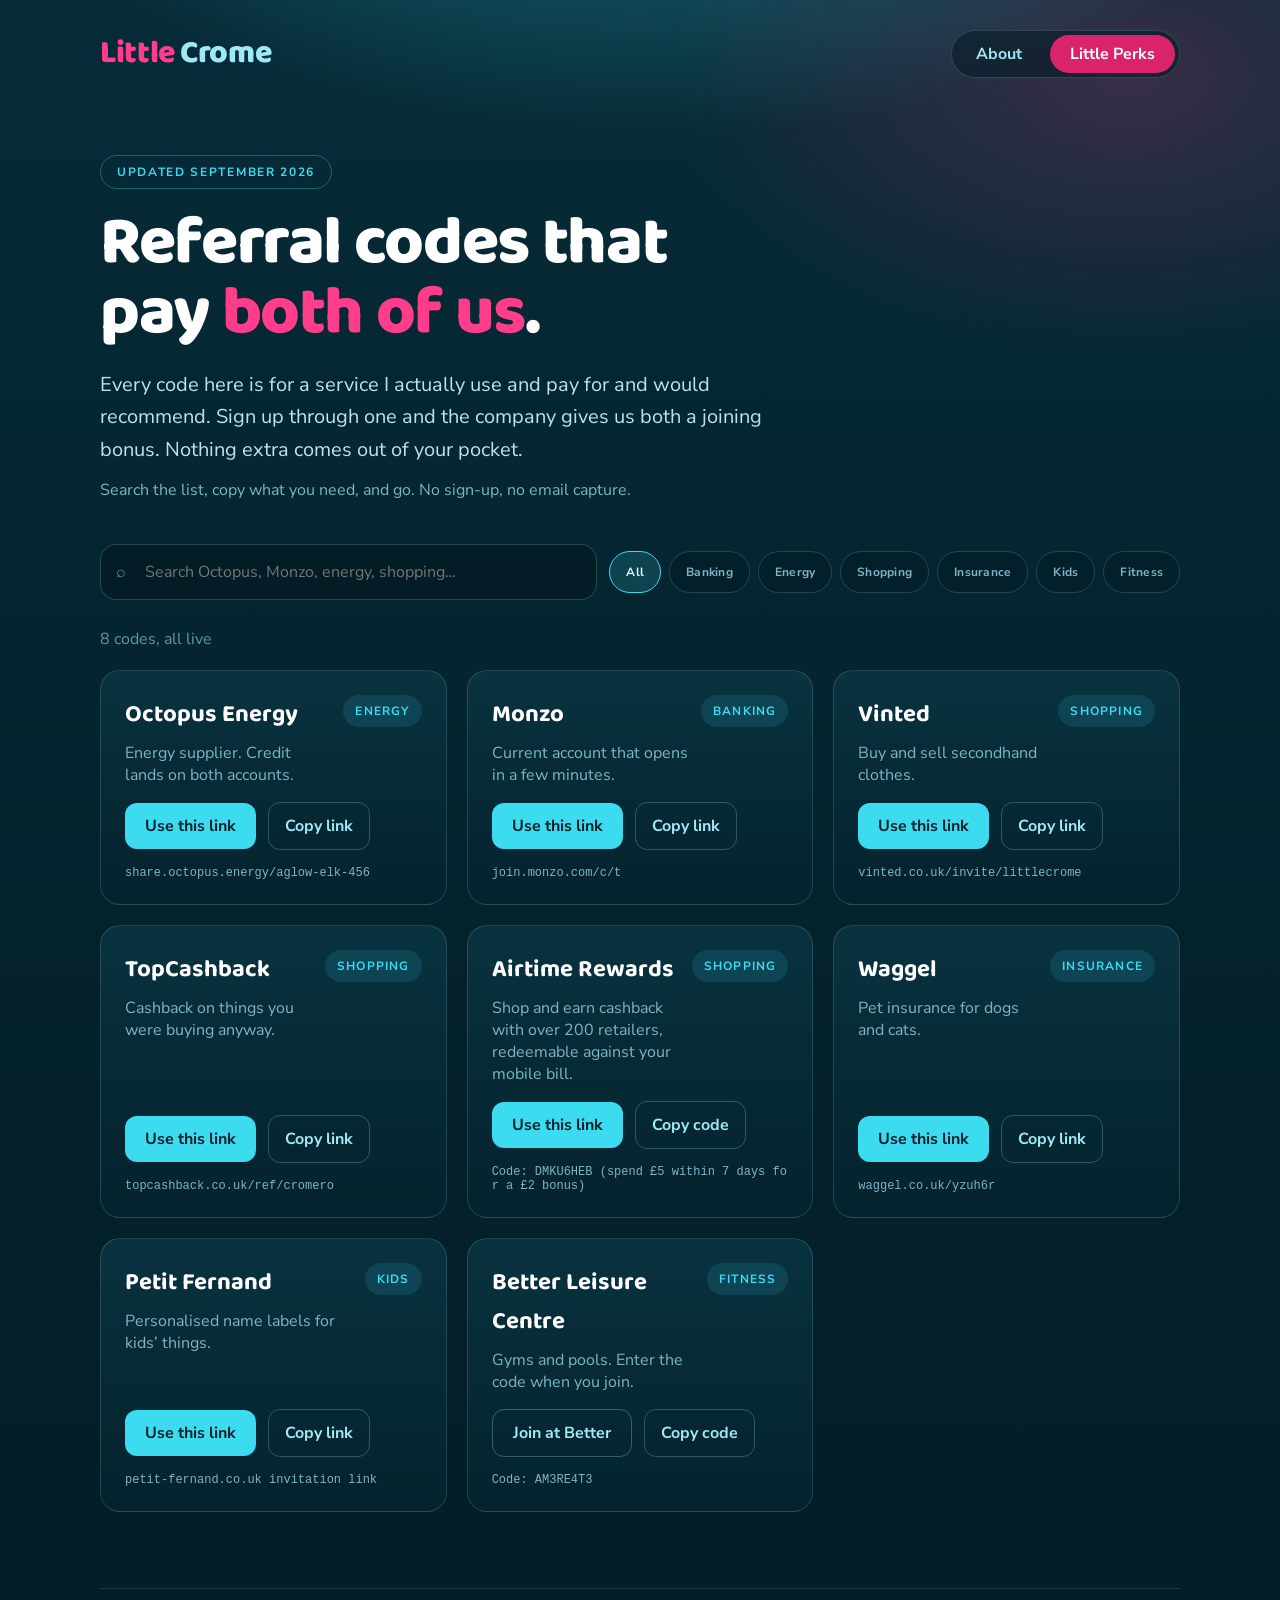
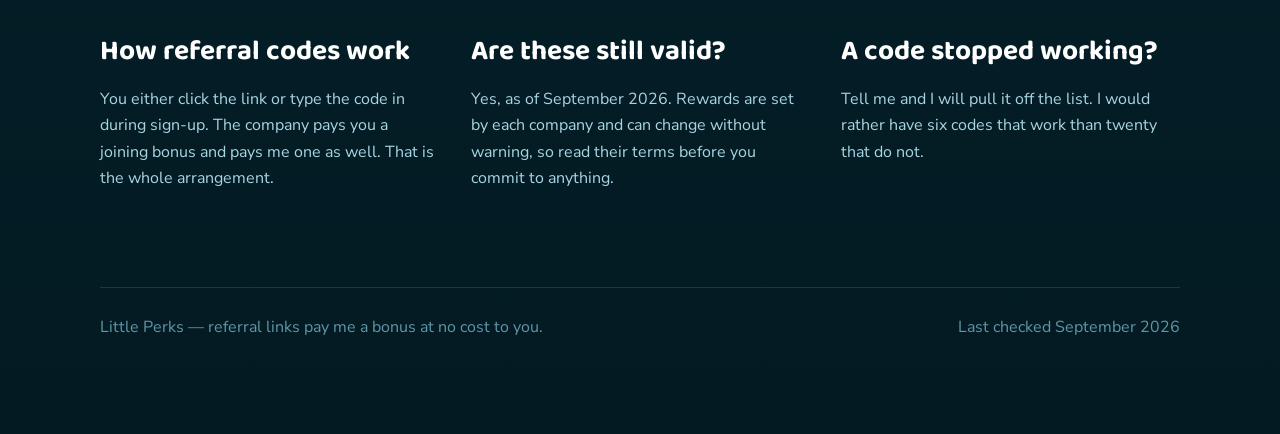
==== perks.html @ c35c0627 "Initial site: About page and Little Perks referral codes Static two-page site (About + Little Perks)" ====
<!DOCTYPE html>
<html lang="en">
<head>
<meta charset="utf-8">
<meta name="viewport" content="width=device-width, initial-scale=1">
<meta name="theme-color" content="#04222c">
<title>Little Perks — referral codes and invite links that pay you</title>
<meta name="description" content="A short, honest list of referral codes and invite links I actually use: Octopus Energy, Monzo, Vinted, TopCashback, Waggel, Petit Fernand and Better Leisure. Search the list, grab a code, we both get a bonus.">
<meta name="robots" content="index,follow,max-snippet:-1">
<meta property="og:type" content="website">
<meta property="og:title" content="Little Perks — referral codes and invite links that pay you">
<meta property="og:description" content="A short, honest list of referral codes and invite links I actually use. Search, copy, claim.">
<meta name="twitter:card" content="summary_large_image">
<link rel="canonical" href="https://littlecrome.github.io/perks.html">
<link rel="preconnect" href="https://fonts.googleapis.com">
<link rel="preconnect" href="https://fonts.gstatic.com" crossorigin>
<link href="https://fonts.googleapis.com/css2?family=Baloo+2:wght@600;700;800&family=Nunito+Sans:ital,opsz,wght@0,6..12,400;0,6..12,600;0,6..12,700;1,6..12,400&display=swap" rel="stylesheet">
<link rel="stylesheet" href="./styles.css">
<script type="application/ld+json">
{"@context":"https://schema.org","@graph":[
{"@type":"WebSite","@id":"https://littlecrome.github.io/#website","name":"Christelle Rowles","url":"https://littlecrome.github.io/"},
{"@type":"WebPage","@id":"https://littlecrome.github.io/perks.html#webpage","url":"https://littlecrome.github.io/perks.html","name":"Little Perks — referral codes and invite links that pay you","isPartOf":{"@id":"https://littlecrome.github.io/#website"},"about":{"@type":"Thing","name":"Referral codes"}},
{"@type":"ItemList","name":"Referral codes and invite links","itemListOrder":"https://schema.org/ItemListUnordered","numberOfItems":8,"itemListElement":[
{"@type":"ListItem","position":1,"name":"Octopus Energy referral link","url":"https://share.octopus.energy/aglow-elk-456"},
{"@type":"ListItem","position":2,"name":"Monzo referral link","url":"https://join.monzo.com/c/t"},
{"@type":"ListItem","position":3,"name":"Vinted invite link","url":"https://www.vinted.co.uk/invite/littlecrome/aNMsFDhDp1Gbv1algi9eile7p7b7mt5l1"},
{"@type":"ListItem","position":4,"name":"TopCashback referral link","url":"https://www.topcashback.co.uk/ref/cromero"},
{"@type":"ListItem","position":5,"name":"Airtime Rewards referral code DMKU6HEB","url":"https://airtimerewards.app.link/iHlkZcSR85b"},
{"@type":"ListItem","position":6,"name":"Waggel referral link","url":"https://www.waggel.co.uk/yzuh6r"},
{"@type":"ListItem","position":7,"name":"Petit Fernand invitation link","url":"https://www.petit-fernand.co.uk/invitation_static_uk.html?referralcode=Y2hyaXNyb21lcm9fODNAaG90bWFpbC5jb218NA"},
{"@type":"ListItem","position":8,"name":"Better Leisure Centre referral code AM3RE4T3"}]},
{"@type":"FAQPage","mainEntity":[
{"@type":"Question","name":"How do referral codes work?","acceptedAnswer":{"@type":"Answer","text":"You sign up through the link or enter the code during sign-up. The company gives you a joining bonus and gives me one too. It costs you nothing extra."}},
{"@type":"Question","name":"Are these codes still valid?","acceptedAnswer":{"@type":"Answer","text":"Every code on this page is one I use myself and check regularly. Rewards are set by each company and can change without notice, so check their terms before you sign up."}},
{"@type":"Question","name":"Do I get anything for using these codes?","acceptedAnswer":{"@type":"Answer","text":"Yes. Referral schemes are two-sided, so you get the joining bonus as well."}}]}]}
</script>
</head>
<body>
<div class="page">

  <header class="site-header">
    <a href="./" class="logo">
      <span class="logo__part logo__part--pink">Little</span><span class="logo__part logo__part--cyan">Crome</span>
    </a>
    <nav aria-label="Main" class="site-nav">
      <a href="./" class="site-nav__link">About</a>
      <a href="./perks.html" class="site-nav__link site-nav__link--active">Little Perks</a>
    </nav>
  </header>

  <main id="top" class="main">

    <section class="hero">
      <p class="hero__badge">Updated September 2026</p>
      <h1 class="hero__title">
        Referral codes that pay <span class="hero__highlight">both of us</span>.
      </h1>
      <p class="hero__lead">
        Every code here is for a service I actually use and pay for and would recommend. Sign up through one and the company gives us both a joining bonus. Nothing extra comes out of your pocket.
      </p>
      <p class="hero__sub">Search the list, copy what you need, and go. No sign-up, no email capture.</p>
    </section>

    <section aria-label="Search referral codes" class="search">
      <label class="search__field">
        <span class="search__icon" aria-hidden="true">⌕</span>
        <input type="search" id="search-input" placeholder="Search Octopus, Monzo, energy, shopping…" aria-label="Search referral codes" class="search__input">
      </label>
      <div class="chip-list" id="chip-list">
        <button type="button" class="chip chip--active" data-tag="All">All</button>
        <button type="button" class="chip" data-tag="Banking">Banking</button>
        <button type="button" class="chip" data-tag="Energy">Energy</button>
        <button type="button" class="chip" data-tag="Shopping">Shopping</button>
        <button type="button" class="chip" data-tag="Insurance">Insurance</button>
        <button type="button" class="chip" data-tag="Kids">Kids</button>
        <button type="button" class="chip" data-tag="Fitness">Fitness</button>
      </div>
    </section>

    <p aria-live="polite" class="perks__count" id="perks-count">8 codes, all live</p>

    <ul class="perks__grid" id="perks-grid">
      <li class="perk-card" data-tag="Energy" data-search="octopus energy octopus energy energy supplier. credit lands on both accounts. energy electricity gas octopus bills">
        <div class="perk-card__head">
          <div>
            <h2 class="perk-card__name">Octopus Energy</h2>
            <p class="perk-card__blurb">Energy supplier. Credit lands on both accounts.</p>
          </div>
          <span class="perk-card__tag">Energy</span>
        </div>
        <div class="perk-card__actions">
          <a href="https://share.octopus.energy/aglow-elk-456" target="_blank" rel="nofollow sponsored noopener" class="cta-link">Use this link<span class="visually-hidden"> (opens in a new tab)</span></a>
          <button type="button" class="copy-btn" data-copy="https://share.octopus.energy/aglow-elk-456">Copy link</button>
        </div>
        <code class="perk-card__code">share.octopus.energy/aglow-elk-456</code>
      </li>
      <li class="perk-card" data-tag="Banking" data-search="monzo banking current account that opens in a few minutes. bank banking current account monzo money">
        <div class="perk-card__head">
          <div>
            <h2 class="perk-card__name">Monzo</h2>
            <p class="perk-card__blurb">Current account that opens in a few minutes.</p>
          </div>
          <span class="perk-card__tag">Banking</span>
        </div>
        <div class="perk-card__actions">
          <a href="https://join.monzo.com/c/t" target="_blank" rel="nofollow sponsored noopener" class="cta-link">Use this link<span class="visually-hidden"> (opens in a new tab)</span></a>
          <button type="button" class="copy-btn" data-copy="https://join.monzo.com/c/t">Copy link</button>
        </div>
        <code class="perk-card__code">join.monzo.com/c/t</code>
      </li>
      <li class="perk-card" data-tag="Shopping" data-search="vinted shopping buy and sell secondhand clothes. clothes fashion secondhand resale vinted shopping">
        <div class="perk-card__head">
          <div>
            <h2 class="perk-card__name">Vinted</h2>
            <p class="perk-card__blurb">Buy and sell secondhand clothes.</p>
          </div>
          <span class="perk-card__tag">Shopping</span>
        </div>
        <div class="perk-card__actions">
          <a href="https://www.vinted.co.uk/invite/littlecrome/aNMsFDhDp1Gbv1algi9eile7p7b7mt5l1" target="_blank" rel="nofollow sponsored noopener" class="cta-link">Use this link<span class="visually-hidden"> (opens in a new tab)</span></a>
          <button type="button" class="copy-btn" data-copy="https://www.vinted.co.uk/invite/littlecrome/aNMsFDhDp1Gbv1algi9eile7p7b7mt5l1">Copy link</button>
        </div>
        <code class="perk-card__code">vinted.co.uk/invite/littlecrome</code>
      </li>
      <li class="perk-card" data-tag="Shopping" data-search="topcashback shopping cashback on things you were buying anyway. cashback shopping savings topcashback deals">
        <div class="perk-card__head">
          <div>
            <h2 class="perk-card__name">TopCashback</h2>
            <p class="perk-card__blurb">Cashback on things you were buying anyway.</p>
          </div>
          <span class="perk-card__tag">Shopping</span>
        </div>
        <div class="perk-card__actions">
          <a href="https://www.topcashback.co.uk/ref/cromero" target="_blank" rel="nofollow sponsored noopener" class="cta-link">Use this link<span class="visually-hidden"> (opens in a new tab)</span></a>
          <button type="button" class="copy-btn" data-copy="https://www.topcashback.co.uk/ref/cromero">Copy link</button>
        </div>
        <code class="perk-card__code">topcashback.co.uk/ref/cromero</code>
      </li>
      <li class="perk-card" data-tag="Shopping" data-search="airtime rewards shopping shop and earn cashback with over 200 retailers, redeemable against your mobile bill. cashback rewards mobile bill retailers download">
        <div class="perk-card__head">
          <div>
            <h2 class="perk-card__name">Airtime Rewards</h2>
            <p class="perk-card__blurb">Shop and earn cashback with over 200 retailers, redeemable against your mobile bill.</p>
          </div>
          <span class="perk-card__tag">Shopping</span>
        </div>
        <div class="perk-card__actions">
          <a href="https://airtimerewards.app.link/iHlkZcSR85b" target="_blank" rel="nofollow sponsored noopener" class="cta-link">Use this link<span class="visually-hidden"> (opens in a new tab)</span></a>
          <button type="button" class="copy-btn" data-copy="DMKU6HEB">Copy code</button>
        </div>
        <code class="perk-card__code">Code: DMKU6HEB (spend £5 within 7 days for a £2 bonus)</code>
      </li>
      <li class="perk-card" data-tag="Insurance" data-search="waggel insurance pet insurance for dogs and cats. pet insurance dog cat waggel">
        <div class="perk-card__head">
          <div>
            <h2 class="perk-card__name">Waggel</h2>
            <p class="perk-card__blurb">Pet insurance for dogs and cats.</p>
          </div>
          <span class="perk-card__tag">Insurance</span>
        </div>
        <div class="perk-card__actions">
          <a href="https://www.waggel.co.uk/yzuh6r" target="_blank" rel="nofollow sponsored noopener" class="cta-link">Use this link<span class="visually-hidden"> (opens in a new tab)</span></a>
          <button type="button" class="copy-btn" data-copy="https://www.waggel.co.uk/yzuh6r">Copy link</button>
        </div>
        <code class="perk-card__code">waggel.co.uk/yzuh6r</code>
      </li>
      <li class="perk-card" data-tag="Kids" data-search="petit fernand kids personalised name labels for kids' things. kids children labels name stickers school petit fernand">
        <div class="perk-card__head">
          <div>
            <h2 class="perk-card__name">Petit Fernand</h2>
            <p class="perk-card__blurb">Personalised name labels for kids’ things.</p>
          </div>
          <span class="perk-card__tag">Kids</span>
        </div>
        <div class="perk-card__actions">
          <a href="https://www.petit-fernand.co.uk/invitation_static_uk.html?referralcode=Y2hyaXNyb21lcm9fODNAaG90bWFpbC5jb218NA" target="_blank" rel="nofollow sponsored noopener" class="cta-link">Use this link<span class="visually-hidden"> (opens in a new tab)</span></a>
          <button type="button" class="copy-btn" data-copy="https://www.petit-fernand.co.uk/invitation_static_uk.html?referralcode=Y2hyaXNyb21lcm9fODNAaG90bWFpbC5jb218NA">Copy link</button>
        </div>
        <code class="perk-card__code">petit-fernand.co.uk invitation link</code>
      </li>
      <li class="perk-card" data-tag="Fitness" data-search="better leisure centre fitness gyms and pools. enter the code when you join. gym swim pool fitness leisure better membership">
        <div class="perk-card__head">
          <div>
            <h2 class="perk-card__name">Better Leisure Centre</h2>
            <p class="perk-card__blurb">Gyms and pools. Enter the code when you join.</p>
          </div>
          <span class="perk-card__tag">Fitness</span>
        </div>
        <div class="perk-card__actions">
          <a href="https://www.better.org.uk/" target="_blank" rel="nofollow sponsored noopener" class="cta-link cta-link--fallback">Join at Better<span class="visually-hidden"> (opens in a new tab)</span></a>
          <button type="button" class="copy-btn" data-copy="AM3RE4T3">Copy code</button>
        </div>
        <code class="perk-card__code">Code: AM3RE4T3</code>
      </li>
    </ul>

    <section class="info">
      <div>
        <h2 class="info__title">How referral codes work</h2>
        <p class="info__text">You either click the link or type the code in during sign-up. The company pays you a joining bonus and pays me one as well. That is the whole arrangement.</p>
      </div>
      <div>
        <h2 class="info__title">Are these still valid?</h2>
        <p class="info__text">Yes, as of September 2026. Rewards are set by each company and can change without warning, so read their terms before you commit to anything.</p>
      </div>
      <div>
        <h2 class="info__title">A code stopped working?</h2>
        <p class="info__text">Tell me and I will pull it off the list. I would rather have six codes that work than twenty that do not.</p>
      </div>
    </section>
  </main>

  <footer class="site-footer">
    <p class="site-footer__text">Little Perks — referral links pay me a bonus at no cost to you.</p>
    <p class="site-footer__text">Last checked September 2026</p>
  </footer>
</div>

<script>
(function () {
  var searchInput = document.getElementById('search-input');
  var chips = Array.prototype.slice.call(document.querySelectorAll('.chip'));
  var cards = Array.prototype.slice.call(document.querySelectorAll('.perk-card'));
  var countLabel = document.getElementById('perks-count');
  var total = cards.length;
  var activeTag = 'All';

  function updateCount(visible) {
    countLabel.textContent = visible === total
      ? total + ' codes, all live'
      : visible + (visible === 1 ? ' code' : ' codes') + ' matching';
  }

  function applyFilters() {
    var query = searchInput.value.trim().toLowerCase();
    var visible = 0;
    cards.forEach(function (card) {
      var matchesTag = activeTag === 'All' || card.dataset.tag === activeTag;
      var matchesQuery = !query || card.dataset.search.indexOf(query) !== -1;
      var show = matchesTag && matchesQuery;
      card.hidden = !show;
      if (show) visible++;
    });
    updateCount(visible);
  }

  searchInput.addEventListener('input', applyFilters);

  chips.forEach(function (chip) {
    chip.addEventListener('click', function () {
      chips.forEach(function (c) { c.classList.remove('chip--active'); });
      chip.classList.add('chip--active');
      activeTag = chip.dataset.tag;
      applyFilters();
    });
  });

  document.querySelectorAll('.copy-btn').forEach(function (btn) {
    var defaultLabel = btn.textContent;
    var timer;
    btn.addEventListener('click', function () {
      var value = btn.dataset.copy;
      var done = function () {
        btn.textContent = 'Copied';
        btn.classList.add('copy-btn--copied');
        clearTimeout(timer);
        timer = setTimeout(function () {
          btn.textContent = defaultLabel;
          btn.classList.remove('copy-btn--copied');
        }, 1600);
      };
      if (navigator.clipboard && navigator.clipboard.writeText) {
        navigator.clipboard.writeText(value).then(done, done);
      } else {
        done();
      }
    });
  });
})();
</script>
</body>
</html>
---- styles.css ----
:root {
  --bg-900: #031a22;
  --bg-800: #04222c;
  --bg-700: #062b38;
  --surface-1: rgba(3, 26, 34, 0.72);
  --surface-2: rgba(9, 52, 66, 0.92);
  --surface-3: rgba(5, 35, 45, 0.92);
  --border: rgba(159, 232, 245, 0.18);
  --border-strong: rgba(61, 219, 240, 0.35);
  --text: #eaf6fa;
  --text-muted: #bfe3ee;
  --text-soft: #7fb4c4;
  --text-faint: #5f97a8;
  --brand: #3ddbf0;
  --brand-soft: #9fe8f5;
  --accent: #ff3d8b;
  --accent-strong: #d9236a;
  --focus: #7ae9ff;
  --shadow-soft: 0 0 0 4px rgba(61, 219, 240, 0.15);
  --radius-pill: 999px;
  --radius-md: 16px;
  --radius-lg: 20px;
}

* { box-sizing: border-box; }
html { -webkit-text-size-adjust: 100%; }
body {
  margin: 0;
  background: var(--bg-800);
  color: var(--text);
  font-family: 'Nunito Sans', system-ui, sans-serif;
}
a {
  color: var(--brand);
  text-decoration: none;
}
a:hover { color: var(--accent); }
button, input { font-family: inherit; }
button:focus-visible,
input:focus-visible,
a:focus-visible {
  outline: 3px solid var(--focus);
  outline-offset: 2px;
  box-shadow: var(--shadow-soft);
}
::selection { background: var(--accent); color: #fff; }
.visually-hidden {
  position: absolute;
  width: 1px;
  height: 1px;
  padding: 0;
  margin: -1px;
  overflow: hidden;
  clip: rect(0, 0, 0, 0);
  white-space: nowrap;
  border: 0;
}
@media (prefers-reduced-motion: reduce) {
  *, *::before, *::after {
    animation-duration: 0.01ms !important;
    animation-iteration-count: 1 !important;
    transition-duration: 0.01ms !important;
    scroll-behavior: auto !important;
  }
}
@keyframes lpglow {
  0%, 100% { opacity: .55; }
  50% { opacity: .9; }
}

/* Layout */
.page {
  min-height: 100vh;
  background:
    radial-gradient(1100px 620px at 50% -12%, rgba(61, 219, 240, .42), rgba(61, 219, 240, 0) 62%),
    radial-gradient(760px 460px at 88% 4%, rgba(255, 61, 139, .20), rgba(255, 61, 139, 0) 60%),
    linear-gradient(var(--bg-700) 0%, var(--bg-800) 46%, var(--bg-900) 100%);
  color: var(--text);
  font-family: 'Nunito Sans', system-ui, sans-serif;
  padding: 0 24px 96px;
}
.main { max-width: 1080px; margin: 0 auto; }

/* Header */
.site-header {
  max-width: 1080px;
  margin: 0 auto;
  display: flex;
  flex-wrap: wrap;
  gap: 20px;
  align-items: center;
  justify-content: space-between;
  padding: 28px 0 0;
}

.logo {
  display: flex;
  align-items: baseline;
  gap: 4px;
  font-family: 'Baloo 2', cursive;
  font-weight: 800;
  font-size: 32px;
  letter-spacing: -.01em;
  color: #fff;
}
.logo__part--pink { color: var(--accent); }
.logo__part--cyan { color: var(--brand-soft); }

.site-nav {
  display: flex;
  gap: 8px;
  align-items: center;
  background: rgba(3, 26, 34, .55);
  border: 1px solid var(--border);
  border-radius: var(--radius-pill);
  padding: 4px;
}
.site-nav__link {
  padding: 8px 20px;
  border: 0;
  border-radius: var(--radius-pill);
  cursor: pointer;
  font-family: 'Nunito Sans', system-ui, sans-serif;
  font-size: 16px;
  font-weight: 700;
  background: transparent;
  color: var(--brand-soft);
}
.site-nav__link--active { background: var(--accent-strong); color: #fff; }
.site-nav__link--active:hover { color: #fff; }

/* Hero */
.hero { padding: 76px 0 40px; max-width: 720px; }
.hero__badge {
  margin: 0 0 20px;
  display: inline-block;
  font-size: 12px;
  font-weight: 700;
  letter-spacing: .14em;
  text-transform: uppercase;
  color: var(--brand);
  border: 1px solid var(--border-strong);
  border-radius: var(--radius-pill);
  padding: 8px 16px;
}
.hero__title {
  margin: 0 0 20px;
  font-family: 'Baloo 2', cursive;
  font-weight: 800;
  font-size: clamp(40px, 6.2vw, 68px);
  line-height: 1.03;
  letter-spacing: -.02em;
  color: #fff;
  text-wrap: balance;
}
.hero__highlight { color: var(--accent); }
.hero__lead {
  margin: 0 0 12px;
  font-size: 20px;
  line-height: 1.62;
  color: var(--text-muted);
  max-width: 56ch;
  text-wrap: pretty;
}
.hero__sub {
  margin: 0;
  font-size: 16px;
  line-height: 1.6;
  color: var(--text-soft);
}

/* About */
.about__paragraph {
  margin: 0 0 20px;
  font-size: 16px;
  line-height: 1.7;
  color: var(--text-muted);
  max-width: 62ch;
  text-wrap: pretty;
}
.about__paragraph:last-child { margin-bottom: 0; }
.about__note { margin: 32px 0 0; font-size: 16px; color: var(--text-soft); }

/* Search */
.search {
  display: flex;
  flex-wrap: wrap;
  gap: 12px;
  align-items: center;
  margin-bottom: 28px;
}
.search__field {
  position: relative;
  flex: 1 1 320px;
  display: block;
}
.search__icon {
  position: absolute;
  left: 16px;
  top: 50%;
  transform: translateY(-50%);
  color: var(--text-faint);
  font-size: 16px;
}
.search__input {
  width: 100%;
  padding: 16px 20px 16px 44px;
  font-size: 16px;
  color: var(--text);
  background: var(--surface-1);
  border: 1px solid rgba(159, 232, 245, .22);
  border-radius: var(--radius-md);
  outline: none;
}
.search__input:focus {
  border-color: var(--brand);
  box-shadow: var(--shadow-soft);
}

.chip-list { display: flex; flex-wrap: wrap; gap: 8px; }
.chip {
  padding: 12px 16px;
  border-radius: var(--radius-pill);
  cursor: pointer;
  font-family: 'Nunito Sans', system-ui, sans-serif;
  font-size: 12px;
  font-weight: 700;
  letter-spacing: .02em;
  background: rgba(3, 26, 34, .5);
  border: 1px solid var(--border);
  color: var(--text-soft);
}
.chip--active {
  background: rgba(61, 219, 240, .16);
  border: 1px solid var(--brand);
  color: var(--text);
}

/* Perks */
.perks__count { margin: 0 0 20px; font-size: 16px; color: var(--text-faint); }
.perks__grid {
  list-style: none;
  margin: 0;
  padding: 0;
  display: grid;
  grid-template-columns: repeat(auto-fill, minmax(310px, 1fr));
  gap: 20px;
}

.perk-card[hidden] { display: none; }
.perk-card {
  display: flex;
  flex-direction: column;
  gap: 16px;
  padding: 24px;
  background: linear-gradient(var(--surface-2), var(--surface-3));
  border: 1px solid rgba(159, 232, 245, .16);
  border-radius: var(--radius-lg);
  transition: border-color .2s ease, transform .2s ease;
}
.perk-card:hover {
  border-color: rgba(61, 219, 240, .5);
  transform: translateY(-3px);
}
.perk-card__head {
  display: flex;
  align-items: flex-start;
  justify-content: space-between;
  gap: 12px;
}
.perk-card__name {
  margin: 0 0 8px;
  font-family: 'Baloo 2', cursive;
  font-weight: 700;
  font-size: 24px;
  color: #fff;
}
.perk-card__blurb { margin: 0; font-size: 16px; color: var(--text-soft); }
.perk-card__tag {
  flex: none;
  font-size: 12px;
  font-weight: 700;
  letter-spacing: .1em;
  text-transform: uppercase;
  color: var(--brand);
  background: rgba(61, 219, 240, .12);
  border-radius: var(--radius-pill);
  padding: 8px 12px;
}
.perk-card__actions { margin-top: auto; display: flex; gap: 12px; align-items: center; }
.perk-card__code {
  font-size: 12px;
  color: var(--text-soft);
  word-break: break-all;
  font-family: ui-monospace, SFMono-Regular, Menlo, monospace;
}

.cta-link {
  display: inline-flex;
  align-items: center;
  padding: 12px 20px;
  border-radius: 12px;
  font-size: 16px;
  font-weight: 700;
  background: var(--brand);
  color: var(--bg-800);
}
.cta-link--fallback {
  background: transparent;
  border: 1px solid rgba(159, 232, 245, .3);
  color: var(--brand-soft);
}
.cta-link:hover { color: var(--bg-800); }
.cta-link--fallback:hover { color: var(--brand-soft); }

.copy-btn {
  padding: 12px 16px;
  border-radius: 12px;
  cursor: pointer;
  font-family: 'Nunito Sans', system-ui, sans-serif;
  font-size: 16px;
  font-weight: 700;
  border: 1px solid rgba(159, 232, 245, .26);
  background: transparent;
  color: var(--brand-soft);
}
.copy-btn--copied {
  border-color: var(--accent);
  background: rgba(255, 61, 139, .14);
  color: #ffb8d4;
}

/* Info */
.info {
  margin-top: 76px;
  display: grid;
  grid-template-columns: repeat(auto-fit, minmax(280px, 1fr));
  gap: 32px;
  padding-top: 40px;
  border-top: 1px solid rgba(159, 232, 245, .14);
}
.info__title {
  margin: 0 0 12px;
  font-family: 'Baloo 2', cursive;
  font-weight: 700;
  font-size: 28px;
  color: #fff;
}
.info__text {
  margin: 0;
  font-size: 16px;
  line-height: 1.65;
  color: #a9d5e3;
  text-wrap: pretty;
}

/* Footer */
.site-footer {
  max-width: 1080px;
  margin: 96px auto 0;
  padding-top: 28px;
  border-top: 1px solid rgba(159, 232, 245, .14);
  display: flex;
  flex-wrap: wrap;
  gap: 16px;
  justify-content: space-between;
  align-items: center;
}
.site-footer__text { margin: 0; font-size: 16px; color: var(--text-faint); }
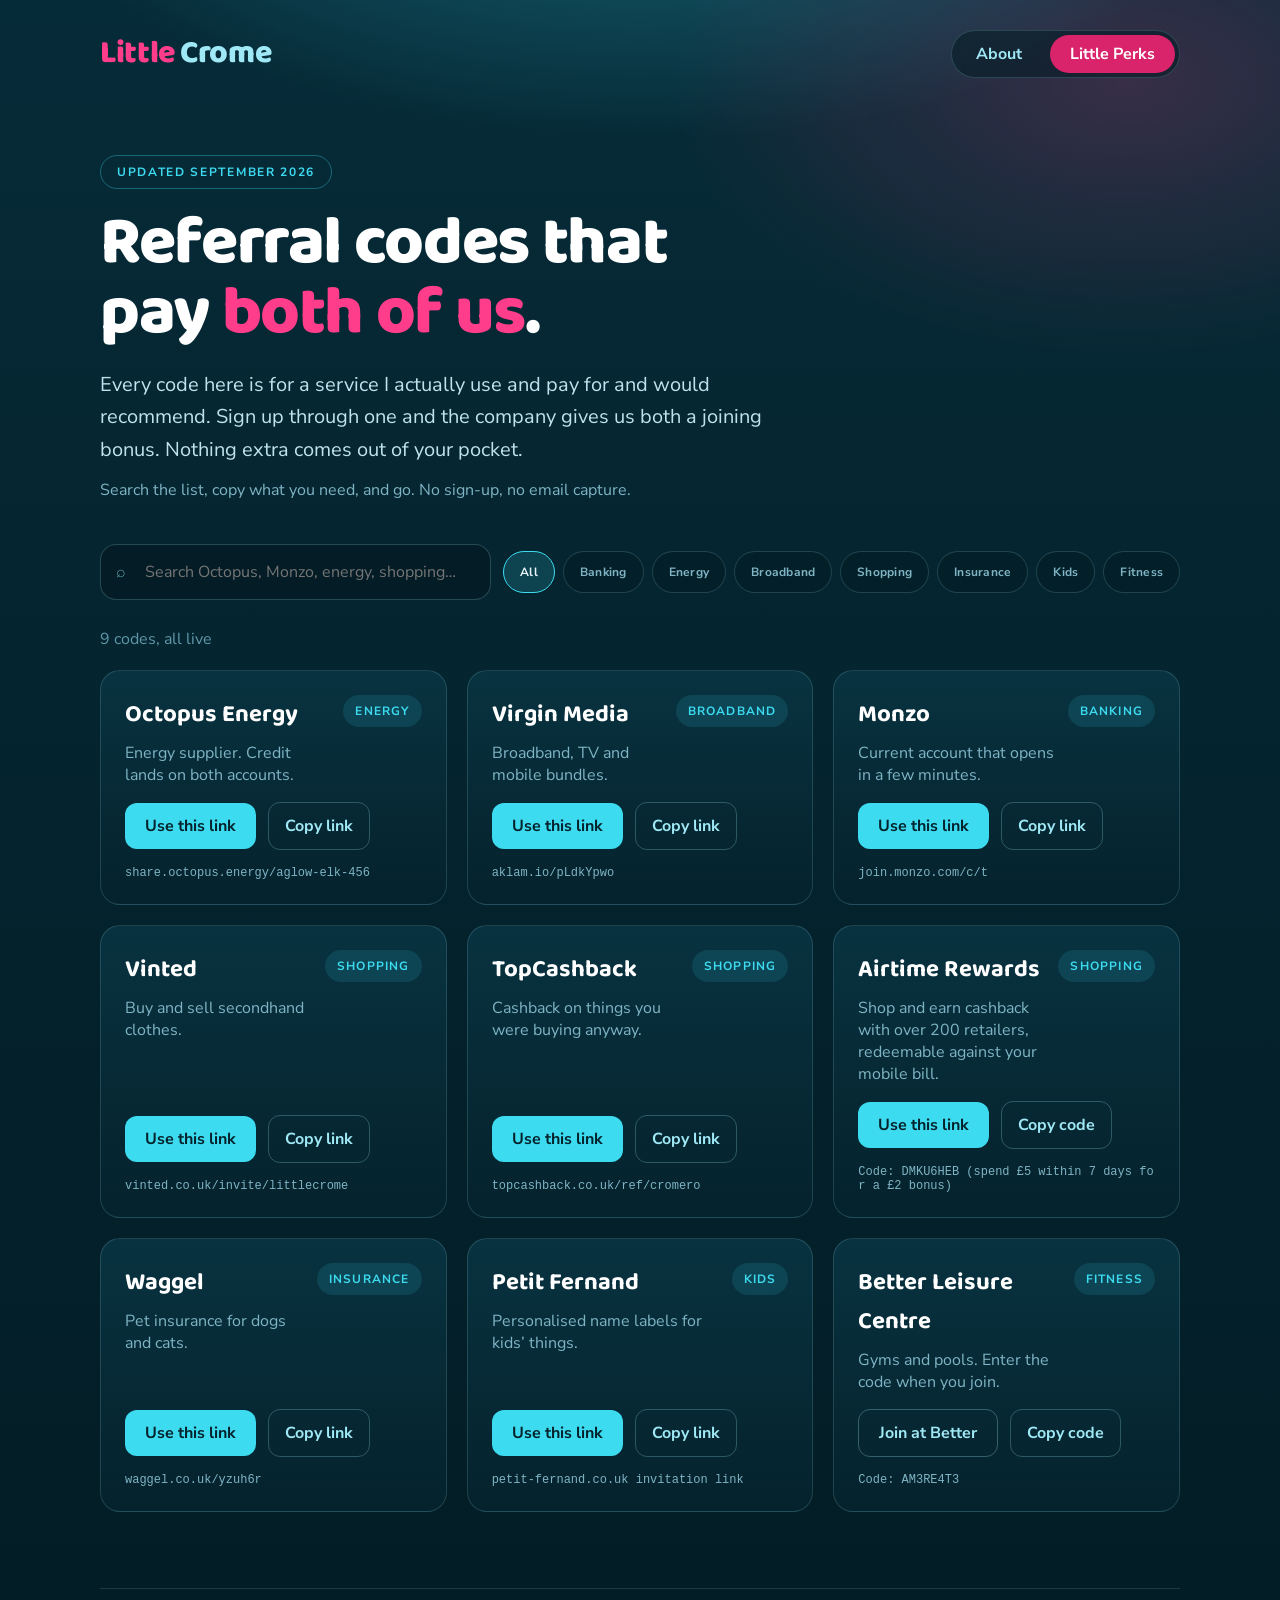
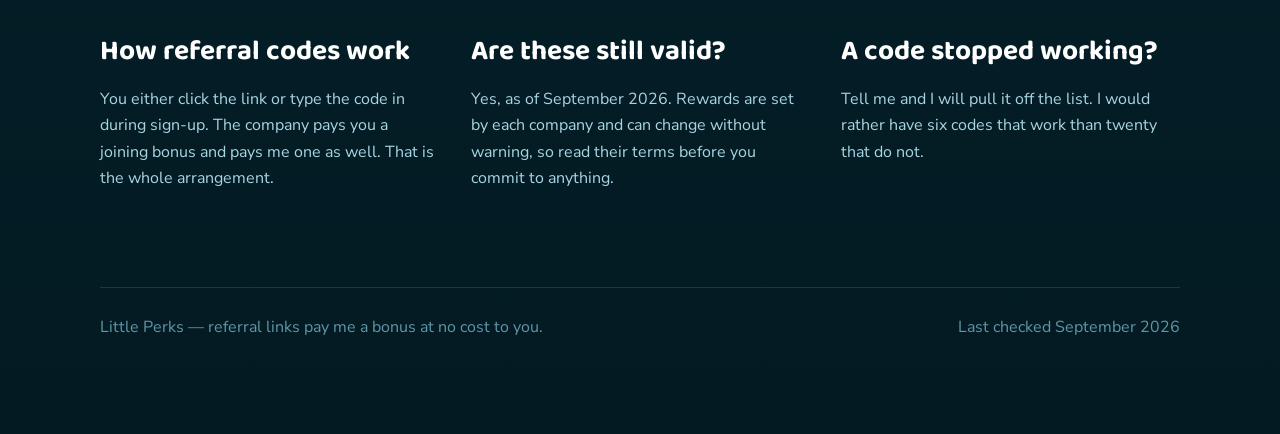
==== commit 90604c05: "Add Virgin Media referral link New Broadband category alongside Energy for household bills." ====
--- a/perks.html
+++ b/perks.html
@@ -20,15 +20,16 @@
 {"@context":"https://schema.org","@graph":[
 {"@type":"WebSite","@id":"https://littlecrome.github.io/#website","name":"Christelle Rowles","url":"https://littlecrome.github.io/"},
 {"@type":"WebPage","@id":"https://littlecrome.github.io/perks.html#webpage","url":"https://littlecrome.github.io/perks.html","name":"Little Perks — referral codes and invite links that pay you","isPartOf":{"@id":"https://littlecrome.github.io/#website"},"about":{"@type":"Thing","name":"Referral codes"}},
-{"@type":"ItemList","name":"Referral codes and invite links","itemListOrder":"https://schema.org/ItemListUnordered","numberOfItems":8,"itemListElement":[
+{"@type":"ItemList","name":"Referral codes and invite links","itemListOrder":"https://schema.org/ItemListUnordered","numberOfItems":9,"itemListElement":[
 {"@type":"ListItem","position":1,"name":"Octopus Energy referral link","url":"https://share.octopus.energy/aglow-elk-456"},
-{"@type":"ListItem","position":2,"name":"Monzo referral link","url":"https://join.monzo.com/c/t"},
-{"@type":"ListItem","position":3,"name":"Vinted invite link","url":"https://www.vinted.co.uk/invite/littlecrome/aNMsFDhDp1Gbv1algi9eile7p7b7mt5l1"},
-{"@type":"ListItem","position":4,"name":"TopCashback referral link","url":"https://www.topcashback.co.uk/ref/cromero"},
-{"@type":"ListItem","position":5,"name":"Airtime Rewards referral code DMKU6HEB","url":"https://airtimerewards.app.link/iHlkZcSR85b"},
-{"@type":"ListItem","position":6,"name":"Waggel referral link","url":"https://www.waggel.co.uk/yzuh6r"},
-{"@type":"ListItem","position":7,"name":"Petit Fernand invitation link","url":"https://www.petit-fernand.co.uk/invitation_static_uk.html?referralcode=Y2hyaXNyb21lcm9fODNAaG90bWFpbC5jb218NA"},
-{"@type":"ListItem","position":8,"name":"Better Leisure Centre referral code AM3RE4T3"}]},
+{"@type":"ListItem","position":2,"name":"Virgin Media referral link","url":"https://aklam.io/pLdkYpwo"},
+{"@type":"ListItem","position":3,"name":"Monzo referral link","url":"https://join.monzo.com/c/t"},
+{"@type":"ListItem","position":4,"name":"Vinted invite link","url":"https://www.vinted.co.uk/invite/littlecrome/aNMsFDhDp1Gbv1algi9eile7p7b7mt5l1"},
+{"@type":"ListItem","position":5,"name":"TopCashback referral link","url":"https://www.topcashback.co.uk/ref/cromero"},
+{"@type":"ListItem","position":6,"name":"Airtime Rewards referral code DMKU6HEB","url":"https://airtimerewards.app.link/iHlkZcSR85b"},
+{"@type":"ListItem","position":7,"name":"Waggel referral link","url":"https://www.waggel.co.uk/yzuh6r"},
+{"@type":"ListItem","position":8,"name":"Petit Fernand invitation link","url":"https://www.petit-fernand.co.uk/invitation_static_uk.html?referralcode=Y2hyaXNyb21lcm9fODNAaG90bWFpbC5jb218NA"},
+{"@type":"ListItem","position":9,"name":"Better Leisure Centre referral code AM3RE4T3"}]},
 {"@type":"FAQPage","mainEntity":[
 {"@type":"Question","name":"How do referral codes work?","acceptedAnswer":{"@type":"Answer","text":"You sign up through the link or enter the code during sign-up. The company gives you a joining bonus and gives me one too. It costs you nothing extra."}},
 {"@type":"Question","name":"Are these codes still valid?","acceptedAnswer":{"@type":"Answer","text":"Every code on this page is one I use myself and check regularly. Rewards are set by each company and can change without notice, so check their terms before you sign up."}},
@@ -70,6 +71,7 @@
         <button type="button" class="chip chip--active" data-tag="All">All</button>
         <button type="button" class="chip" data-tag="Banking">Banking</button>
         <button type="button" class="chip" data-tag="Energy">Energy</button>
+        <button type="button" class="chip" data-tag="Broadband">Broadband</button>
         <button type="button" class="chip" data-tag="Shopping">Shopping</button>
         <button type="button" class="chip" data-tag="Insurance">Insurance</button>
         <button type="button" class="chip" data-tag="Kids">Kids</button>
@@ -77,7 +79,7 @@
       </div>
     </section>
 
-    <p aria-live="polite" class="perks__count" id="perks-count">8 codes, all live</p>
+    <p aria-live="polite" class="perks__count" id="perks-count">9 codes, all live</p>
 
     <ul class="perks__grid" id="perks-grid">
       <li class="perk-card" data-tag="Energy" data-search="octopus energy octopus energy energy supplier. credit lands on both accounts. energy electricity gas octopus bills">
@@ -93,6 +95,20 @@
           <button type="button" class="copy-btn" data-copy="https://share.octopus.energy/aglow-elk-456">Copy link</button>
         </div>
         <code class="perk-card__code">share.octopus.energy/aglow-elk-456</code>
+      </li>
+      <li class="perk-card" data-tag="Broadband" data-search="virgin media broadband broadband, tv and mobile bundles. broadband internet wifi tv mobile telecoms home virgin">
+        <div class="perk-card__head">
+          <div>
+            <h2 class="perk-card__name">Virgin Media</h2>
+            <p class="perk-card__blurb">Broadband, TV and mobile bundles.</p>
+          </div>
+          <span class="perk-card__tag">Broadband</span>
+        </div>
+        <div class="perk-card__actions">
+          <a href="https://aklam.io/pLdkYpwo" target="_blank" rel="nofollow sponsored noopener" class="cta-link">Use this link<span class="visually-hidden"> (opens in a new tab)</span></a>
+          <button type="button" class="copy-btn" data-copy="https://aklam.io/pLdkYpwo">Copy link</button>
+        </div>
+        <code class="perk-card__code">aklam.io/pLdkYpwo</code>
       </li>
       <li class="perk-card" data-tag="Banking" data-search="monzo banking current account that opens in a few minutes. bank banking current account monzo money">
         <div class="perk-card__head">
